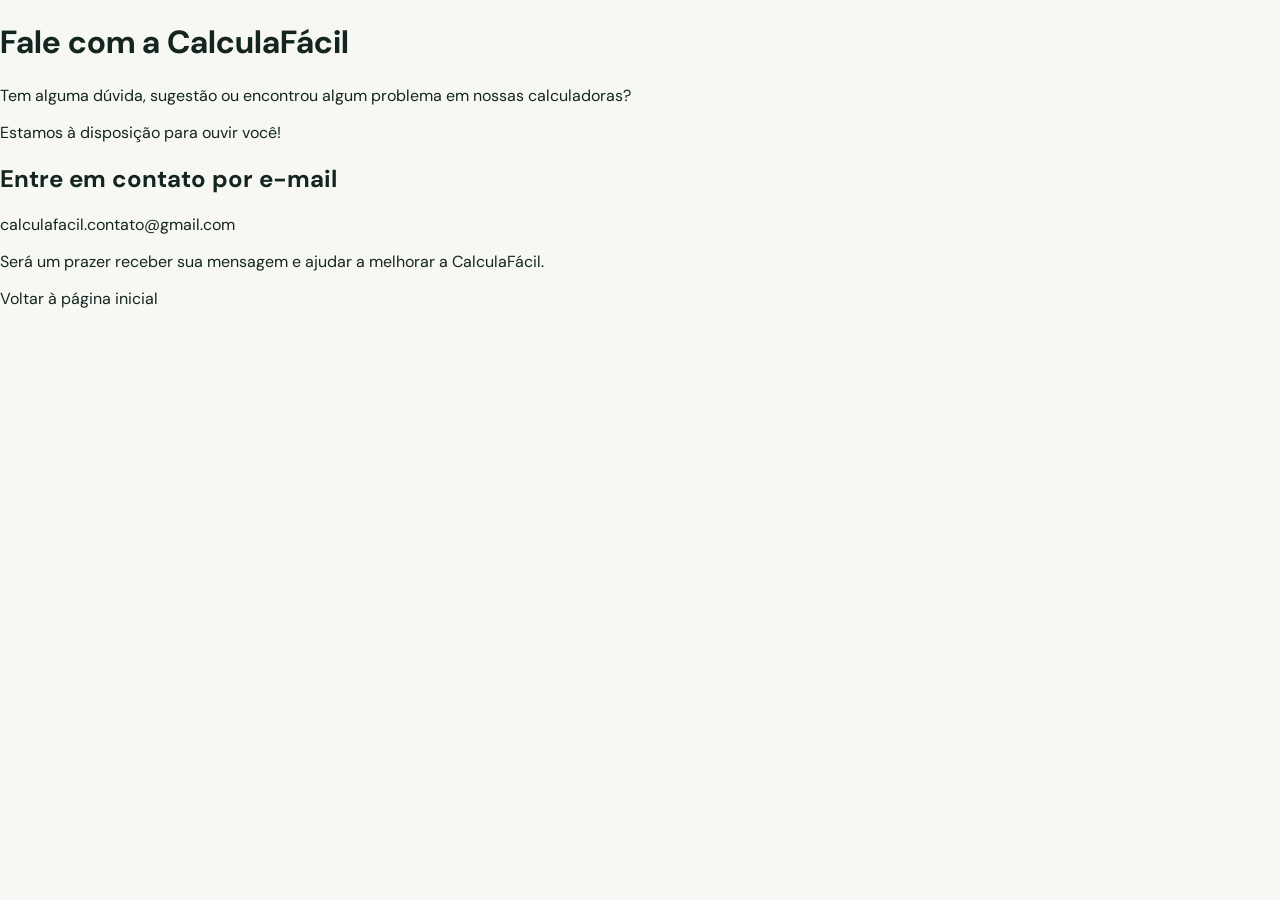
==== contato.html @ 8cc1db05 "Add contato.html for contact information page" ====
<!DOCTYPE html>
<html lang="pt-BR">
<head>
  <meta charset="UTF-8">
  <meta name="viewport" content="width=device-width, initial-scale=1.0">
  <title>Contato | CalculaFácil</title>
  <meta name="description" content="Entre em contato com a equipe da CalculaFácil.">
  <link rel="stylesheet" href="style.css">
</head>
<body>
  <main class="container">
    <h1>Fale com a CalculaFácil</h1>

    <p>Tem alguma dúvida, sugestão ou encontrou algum problema em nossas calculadoras?</p>

    <p>Estamos à disposição para ouvir você!</p>

    <h2>Entre em contato por e-mail</h2>

    <p>
      <a href="mailto:calculafacil.contato@gmail.com">
        calculafacil.contato@gmail.com
      </a>
    </p>

    <p>Será um prazer receber sua mensagem e ajudar a melhorar a CalculaFácil.</p>

    <p><a href="index.html">Voltar à página inicial</a></p>
  </main>
</body>
</html>
---- style.css ----
@import url('https://fonts.googleapis.com/css2?family=DM+Sans:wght@400;500;600;700&family=Manrope:wght@400;500;600;700;800&display=swap');
:root{--ink:#14251f;--muted:#69766f;--green:#b9f27c;--deep:#10251f;--paper:#f7f8f4;--line:#e5e9e1}
*{box-sizing:border-box}html{scroll-behavior:smooth}body{margin:0;background:var(--paper);color:var(--ink);font-family:'DM Sans',sans-serif}a{color:inherit;text-decoration:none}.topbar{height:78px;display:flex;align-items:center;justify-content:space-between;padding:0 max(6vw,24px);background:#fff;border-bottom:1px solid #edf0ea}.brand{display:flex;align-items:center;gap:10px;font:800 19px Manrope,sans-serif;letter-spacing:-.8px}.brand-mark,.about-mark{display:grid;place-items:center;width:34px;height:34px;background:var(--green);border-radius:11px;font:800 16px Manrope;letter-spacing:-2px}.brand-light{font-weight:500;color:#7b887f}.topbar nav{display:flex;gap:34px;color:#5d6b63;font-size:13px}.header-cta{font-size:13px;font-weight:700;background:var(--deep);color:#fff;padding:13px 18px;border-radius:9px}.header-cta span{color:var(--green);margin-left:12px}.hero{background:var(--deep);color:white;padding:76px max(8vw,28px) 82px;display:grid;grid-template-columns:1fr 1fr;align-items:center;min-height:490px;overflow:hidden}.hero-copy{max-width:540px}.eyebrow{font-size:10px;letter-spacing:1.8px;font-weight:700;color:#9cbd8d}.eyebrow .dot{display:inline-block;width:7px;height:7px;background:var(--green);border-radius:50%;margin-right:8px}.hero h1{font:800 clamp(42px,5vw,66px)/1.08 Manrope,sans-serif;letter-spacing:-3px;margin:22px 0}.hero h1 em,.about h2 em{font-style:normal;color:var(--green)}.hero-copy>p{color:#bac7bf;line-height:1.7;font-size:15px;max-width:430px}.primary-btn{display:inline-flex;gap:34px;align-items:center;margin-top:23px;background:var(--green);color:var(--deep);padding:15px 19px;border-radius:8px;font-size:13px;font-weight:700}.trust-line{margin-top:24px;color:#aebdb4;font-size:11px}.trust-line span{color:var(--green);margin-right:7px}.hero-art{height:340px;position:relative;display:grid;place-items:center}.orbit{position:absolute;border:1px solid #3a5147;border-radius:50%;width:350px;height:350px}.orbit-two{width:430px;height:430px;border-color:#263e34}.calc-window{position:relative;width:300px;background:#f8faf6;border-radius:16px;padding:21px 23px;color:var(--ink);box-shadow:0 25px 70px #0005;transform:rotate(-4deg)}.window-top{display:flex;gap:5px;align-items:center;margin-bottom:26px}.window-top i{width:6px;height:6px;border-radius:50%;background:#d4ddd2}.window-top span{font-size:9px;color:#87938b;margin-left:auto}.window-label,.result-label{font-size:9px;letter-spacing:1.2px;color:#829087;font-weight:700}.window-value{font:800 29px Manrope;margin:7px 0 14px}.progress{height:7px;background:#e8eee4;border-radius:8px;overflow:hidden}.progress span{display:block;width:68%;height:100%;background:#a6df6e;border-radius:8px}.window-foot{display:flex;justify-content:space-between;font-size:10px;color:#829087;margin-top:9px}.window-foot b{color:#3c6544}.mini-bars{height:50px;display:flex;align-items:end;gap:8px;margin-top:20px}.mini-bars b{flex:1;background:#c9e8a9;border-radius:4px 4px 0 0}.mini-bars b:nth-child(2n){background:#8fcf6b}.float-card{position:absolute;background:#fff;color:var(--ink);border-radius:11px;padding:14px 17px;box-shadow:0 12px 40px #0003}.float-card small{display:block;font-size:8px;letter-spacing:1px;color:#87938b;font-weight:700}.float-card strong{display:block;font:800 18px Manrope;margin:5px 0}.card-a{top:24px;right:2%;transform:rotate(5deg)}.positive{font-size:9px;color:#4b9953}.card-b{bottom:27px;left:2%;display:flex;gap:10px;align-items:center;transform:rotate(4deg)}.card-b strong{font-size:14px;margin:4px 0 0}.spark{display:grid;place-items:center;background:#f0f7e8;color:#5d9c43;width:32px;height:32px;border-radius:9px;font-size:19px}.stats{display:grid;grid-template-columns:repeat(4,1fr);background:#fff;padding:25px 9%;border-bottom:1px solid var(--line)}.stats div{display:flex;flex-direction:column;gap:4px;border-right:1px solid var(--line);padding-left:25px}.stats div:first-child{padding-left:0}.stats div:last-child{border:0}.stats strong{font:700 14px Manrope}.stats span{font-size:11px;color:#879189}.tools-section{padding:85px max(8vw,25px) 90px}.section-heading{display:flex;align-items:end;justify-content:space-between;margin-bottom:30px}.dark{color:#72915e}.section-heading h2,.faq h2{font:800 clamp(27px,3vw,37px) Manrope;letter-spacing:-1.5px;margin:12px 0 7px}.section-heading p{color:var(--muted);font-size:13px;margin:0}.search-wrap{display:flex;align-items:center;gap:10px;background:#fff;border:1px solid var(--line);border-radius:9px;padding:0 13px;width:220px;height:43px;color:#849087}.search-wrap input{border:0;outline:0;width:100%;font:12px 'DM Sans';background:transparent}.tool-grid{display:grid;grid-template-columns:repeat(3,1fr);gap:13px}.tool-card{text-align:left;position:relative;border:1px solid var(--line);background:#fff;border-radius:12px;padding:19px;min-height:155px;cursor:pointer;transition:.2s;color:var(--ink)}.tool-card:hover,.tool-card.active{border-color:#a8cf86;box-shadow:0 8px 25px #253c1a0d;transform:translateY(-2px)}.tool-icon{display:grid;place-items:center;width:34px;height:34px;border-radius:10px;font-size:18px;margin-bottom:14px}.green{background:#eef8e5;color:#5b8c3c}.peach{background:#fff0e7;color:#c8794b}.lilac{background:#f1edff;color:#806ac4}.blue{background:#e8f3fc;color:#4f8db8}.yellow{background:#fff7dd;color:#b38c28}.pink{background:#fcecf2;color:#bc6486}.tool-title{display:block;font:700 14px Manrope}.tool-desc{display:block;font-size:11px;color:#849087;margin-top:6px}.tool-arrow{position:absolute;right:18px;top:20px;color:#8b9a8e}.calculator{margin-top:34px;background:#fff;border:1px solid var(--line);border-radius:15px;padding:29px}.calc-intro h3{font:800 24px Manrope;letter-spacing:-.7px;margin:8px 0 5px}.calc-intro p{font-size:12px;color:var(--muted);margin:0}.calc-body{display:grid;grid-template-columns:1.2fr .8fr;gap:35px;margin-top:27px}.fields{display:grid;grid-template-columns:1fr 1fr;gap:17px}.field label{display:block;font-size:11px;font-weight:700;color:#5c6a60;margin-bottom:7px}.field input{width:100%;height:43px;border:1px solid #dfe6dc;border-radius:8px;padding:0 12px;font:14px 'DM Sans';outline:none}.field input:focus{border-color:#86b76b;box-shadow:0 0 0 3px #a8d68b30}.result-panel{background:var(--deep);border-radius:12px;padding:23px;color:#fff;min-height:150px}.result-panel strong{display:block;font:800 29px Manrope;color:var(--green);margin:9px 0}.result-panel p{font-size:11px;color:#b6c5bb;line-height:1.5;margin:0}.result-extra{font-size:11px;color:#d5e0d7;margin-top:13px;border-top:1px solid #3b5146;padding-top:11px;line-height:1.7}.disclaimer{font-size:10px;color:#8b968e;margin:20px 0 0}.about{background:#eaf1e5;padding:60px max(8vw,25px);display:grid;grid-template-columns:55px 1fr 1fr;align-items:center;gap:25px}.about-mark{width:45px;height:45px;font-size:20px}.about h2{font:800 30px/1.15 Manrope;letter-spacing:-1.3px;margin:9px 0}.about h2 em{color:#65924b}.about>p{font-size:13px;line-height:1.8;color:#657268;max-width:430px}.faq{padding:75px max(8vw,25px);max-width:1000px;margin:auto}.faq h2{margin-bottom:25px}.faq details{border-top:1px solid var(--line);padding:18px 0}.faq details:last-child{border-bottom:1px solid var(--line)}.faq summary{font-size:13px;font-weight:700;cursor:pointer;list-style:none}.faq summary:after{content:'+';float:right;font-size:18px;color:#77965e}.faq details[open] summary:after{content:'−'}.faq details p{font-size:12px;line-height:1.7;color:var(--muted);max-width:700px}footer{background:var(--deep);color:#b8c6bc;padding:25px max(6vw,24px);display:flex;align-items:center;justify-content:space-between;font-size:10px}footer .brand{color:#fff;font-size:16px}footer .brand-mark{width:29px;height:29px;font-size:14px}footer a:last-child{color:var(--green)}
@media(max-width:760px){.topbar{height:66px}.topbar nav{display:none}.header-cta{padding:11px 12px;font-size:11px}.hero{grid-template-columns:1fr;padding-top:60px;padding-bottom:40px}.hero-art{height:300px;margin-top:20px}.orbit{width:290px;height:290px}.orbit-two{width:350px;height:350px}.calc-window{width:270px}.card-a{right:0}.card-b{left:0}.stats{grid-template-columns:1fr 1fr;gap:20px;padding:24px}.stats div{padding-left:12px}.stats div:nth-child(2){border:0}.stats div:nth-child(3){padding-left:0}.tools-section{padding-top:60px}.section-heading{align-items:start;gap:20px;flex-direction:column}.search-wrap{width:100%}.tool-grid{grid-template-columns:1fr 1fr}.tool-card{min-height:150px;padding:14px}.calc-body{grid-template-columns:1fr;gap:20px}.calculator{padding:20px}.fields{gap:12px}.about{grid-template-columns:45px 1fr;gap:17px}.about>p{grid-column:1/-1;margin:0}.faq{padding-top:55px;padding-bottom:55px}footer{gap:15px;flex-wrap:wrap}footer>span{order:3;width:100%}}
@media(max-width:390px){.tool-grid{grid-template-columns:1fr}.tool-card{min-height:130px}.fields{grid-template-columns:1fr}.hero h1{letter-spacing:-2px}}
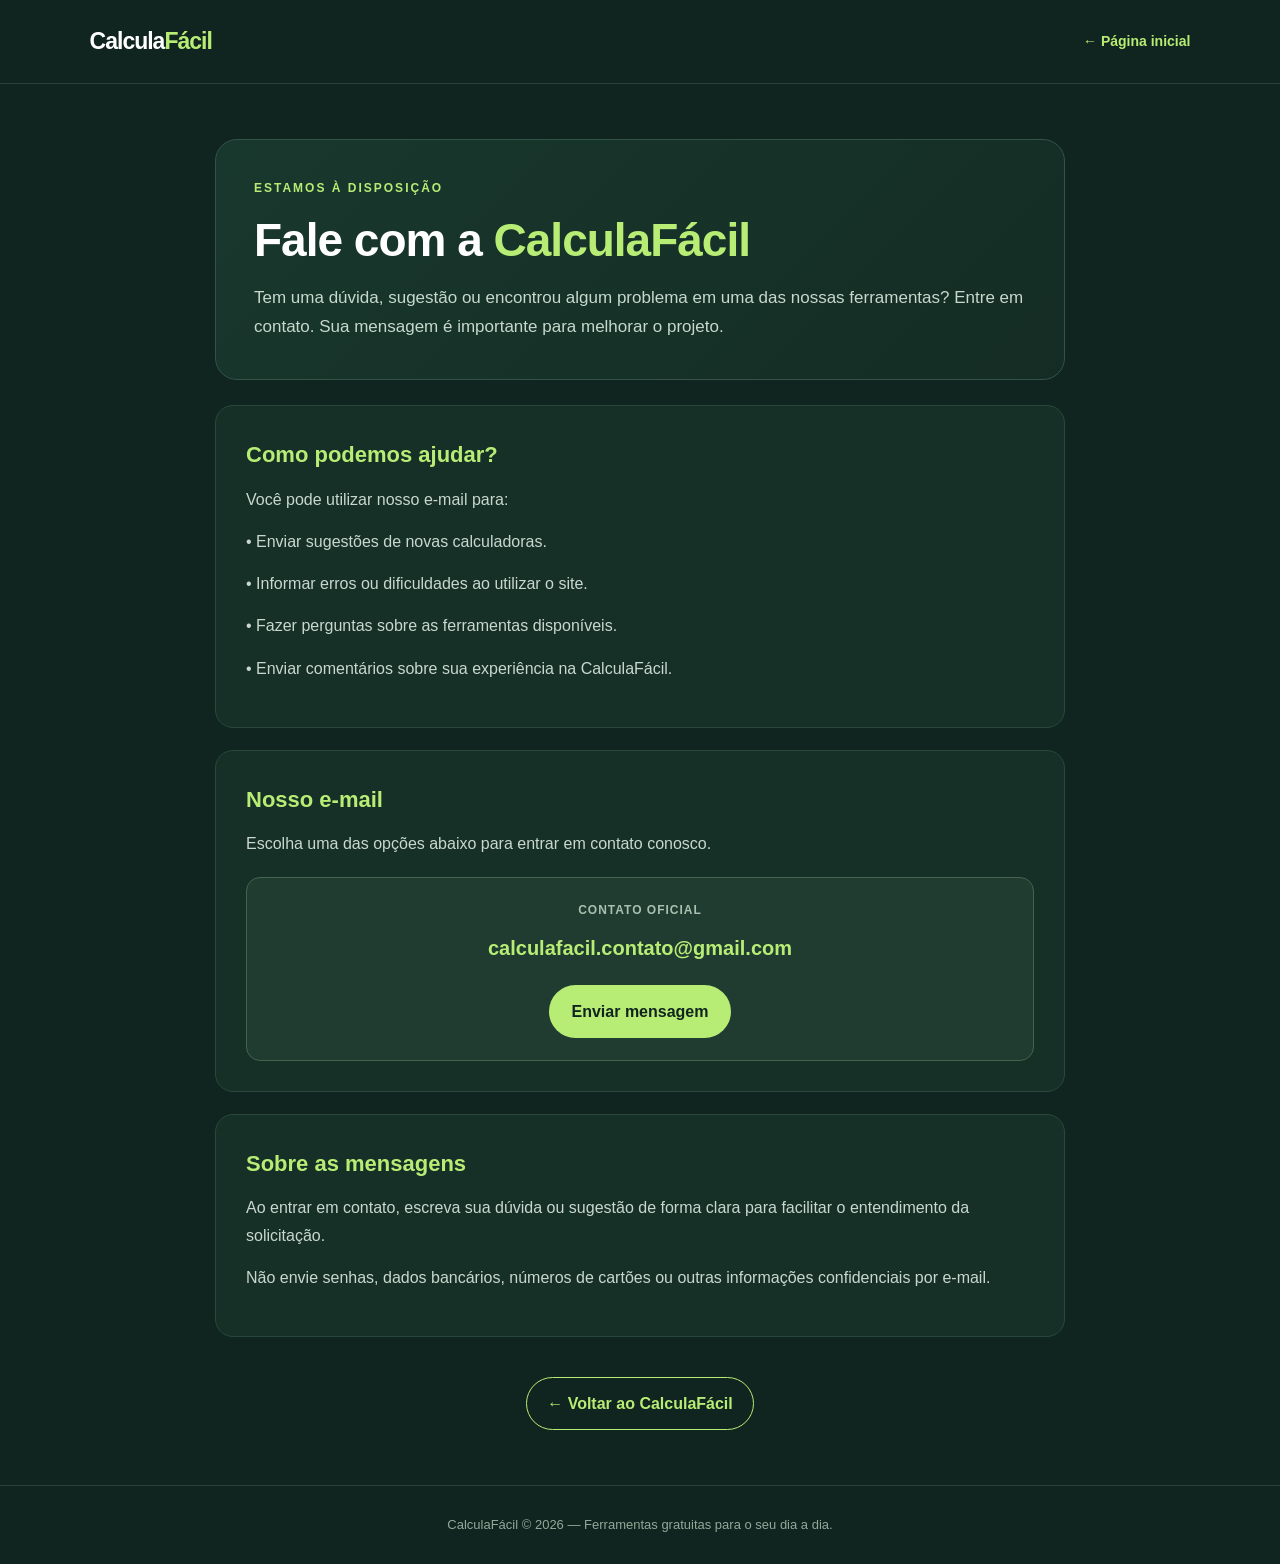
==== commit de4da14b: "Enhance contato.html with detailed contact information Updated the contact page with a more detailed" ====
--- a/contato.html
+++ b/contato.html
@@ -1,31 +1,255 @@
+
 <!DOCTYPE html>
 <html lang="pt-BR">
 <head>
   <meta charset="UTF-8">
   <meta name="viewport" content="width=device-width, initial-scale=1.0">
+
   <title>Contato | CalculaFácil</title>
-  <meta name="description" content="Entre em contato com a equipe da CalculaFácil.">
-  <link rel="stylesheet" href="style.css">
+  <meta name="description" content="Entre em contato com a CalculaFácil para enviar dúvidas, sugestões ou informar problemas nas calculadoras gratuitas.">
+  <meta name="robots" content="index, follow">
+  <link rel="canonical" href="https://calculafacilbr.github.io/contato.html">
+
+  <style>
+    * {
+      box-sizing: border-box;
+    }
+
+    body {
+      margin: 0;
+      background: #10251f;
+      color: #edf5ef;
+      font-family: Arial, Helvetica, sans-serif;
+      line-height: 1.7;
+    }
+
+    a {
+      color: #b8ed75;
+    }
+
+    .top {
+      padding: 22px 7%;
+      border-bottom: 1px solid #294238;
+      display: flex;
+      align-items: center;
+      justify-content: space-between;
+      gap: 15px;
+    }
+
+    .brand {
+      color: #ffffff;
+      text-decoration: none;
+      font-size: 23px;
+      font-weight: 800;
+      letter-spacing: -1px;
+    }
+
+    .brand span {
+      color: #b8ed75;
+    }
+
+    .back {
+      color: #b8ed75;
+      text-decoration: none;
+      font-size: 14px;
+      font-weight: bold;
+    }
+
+    .container {
+      width: min(850px, 90%);
+      margin: 55px auto;
+    }
+
+    .hero {
+      padding: 38px;
+      border: 1px solid #345347;
+      border-radius: 22px;
+      background: linear-gradient(135deg, #19382d, #142c24);
+      margin-bottom: 25px;
+    }
+
+    .tag {
+      color: #b8ed75;
+      font-size: 12px;
+      font-weight: bold;
+      letter-spacing: 2px;
+      text-transform: uppercase;
+    }
+
+    h1 {
+      color: #ffffff;
+      font-size: clamp(32px, 6vw, 46px);
+      line-height: 1.2;
+      margin: 15px 0;
+      letter-spacing: -1px;
+    }
+
+    h1 span {
+      color: #b8ed75;
+    }
+
+    .hero p {
+      color: #c7d8cd;
+      font-size: 17px;
+      margin-bottom: 0;
+    }
+
+    .section {
+      padding: 30px;
+      margin-bottom: 22px;
+      border-radius: 18px;
+      border: 1px solid #29483b;
+      background: #173027;
+    }
+
+    h2 {
+      color: #b8ed75;
+      font-size: 22px;
+      margin: 0 0 12px;
+    }
+
+    p {
+      color: #c8d8cf;
+      margin: 8px 0 15px;
+    }
+
+    .email-card {
+      margin-top: 20px;
+      padding: 22px;
+      border: 1px solid #45634e;
+      border-radius: 14px;
+      background: #203c30;
+      text-align: center;
+    }
+
+    .email-label {
+      display: block;
+      color: #a9c0b0;
+      font-size: 12px;
+      font-weight: bold;
+      letter-spacing: 1px;
+      margin-bottom: 10px;
+    }
+
+    .email {
+      display: inline-block;
+      color: #b8ed75;
+      font-size: clamp(16px, 4vw, 20px);
+      font-weight: bold;
+      overflow-wrap: anywhere;
+      text-decoration: none;
+    }
+
+    .email:hover {
+      text-decoration: underline;
+    }
+
+    .contact-button {
+      display: inline-block;
+      margin-top: 20px;
+      padding: 13px 23px;
+      border-radius: 30px;
+      background: #b8ed75;
+      color: #10251f;
+      text-decoration: none;
+      font-weight: bold;
+    }
+
+    .home-button {
+      display: inline-block;
+      margin-top: 10px;
+      padding: 12px 20px;
+      border: 1px solid #b8ed75;
+      border-radius: 30px;
+      color: #b8ed75;
+      text-decoration: none;
+      font-weight: bold;
+    }
+
+    footer {
+      text-align: center;
+      padding: 28px 15px;
+      border-top: 1px solid #294238;
+      color: #91a99a;
+      font-size: 13px;
+    }
+
+    @media (max-width: 600px) {
+      .top {
+        padding: 18px 5%;
+      }
+
+      .container {
+        margin: 30px auto;
+      }
+
+      .hero {
+        padding: 25px;
+      }
+
+      .section {
+        padding: 22px;
+      }
+
+      .back {
+        font-size: 12px;
+      }
+    }
+  </style>
 </head>
+
 <body>
+
+  <header class="top">
+    <a class="brand" href="index.html">Calcula<span>Fácil</span></a>
+    <a class="back" href="index.html">← Página inicial</a>
+  </header>
+
   <main class="container">
-    <h1>Fale com a CalculaFácil</h1>
-
-    <p>Tem alguma dúvida, sugestão ou encontrou algum problema em nossas calculadoras?</p>
-
-    <p>Estamos à disposição para ouvir você!</p>
-
-    <h2>Entre em contato por e-mail</h2>
-
-    <p>
-      <a href="mailto:calculafacil.contato@gmail.com">
-        calculafacil.contato@gmail.com
-      </a>
-    </p>
-
-    <p>Será um prazer receber sua mensagem e ajudar a melhorar a CalculaFácil.</p>
-
-    <p><a href="index.html">Voltar à página inicial</a></p>
+
+    <section class="hero">
+      <div class="tag">Estamos à disposição</div>
+      <h1>Fale com a <span>CalculaFácil</span></h1>
+      <p>Tem uma dúvida, sugestão ou encontrou algum problema em uma das nossas ferramentas? Entre em contato. Sua mensagem é importante para melhorar o projeto.</p>
+    </section>
+
+    <section class="section">
+      <h2>Como podemos ajudar?</h2>
+      <p>Você pode utilizar nosso e-mail para:</p>
+
+      <p>• Enviar sugestões de novas calculadoras.</p>
+      <p>• Informar erros ou dificuldades ao utilizar o site.</p>
+      <p>• Fazer perguntas sobre as ferramentas disponíveis.</p>
+      <p>• Enviar comentários sobre sua experiência na CalculaFácil.</p>
+    </section>
+
+    <section class="section">
+      <h2>Nosso e-mail</h2>
+      <p>Escolha uma das opções abaixo para entrar em contato conosco.</p>
+
+      <div class="email-card">
+        <span class="email-label">CONTATO OFICIAL</span>
+        <a class="email" href="mailto:calculafacil.contato@gmail.com">calculafacil.contato@gmail.com</a>
+        <br>
+        <a class="contact-button" href="mailto:calculafacil.contato@gmail.com">Enviar mensagem</a>
+      </div>
+    </section>
+
+    <section class="section">
+      <h2>Sobre as mensagens</h2>
+      <p>Ao entrar em contato, escreva sua dúvida ou sugestão de forma clara para facilitar o entendimento da solicitação.</p>
+      <p>Não envie senhas, dados bancários, números de cartões ou outras informações confidenciais por e-mail.</p>
+    </section>
+
+    <div style="text-align:center; margin:30px 0;">
+      <a class="home-button" href="index.html">← Voltar ao CalculaFácil</a>
+    </div>
+
   </main>
+
+  <footer>
+    CalculaFácil © 2026 — Ferramentas gratuitas para o seu dia a dia.
+  </footer>
+
 </body>
 </html>
